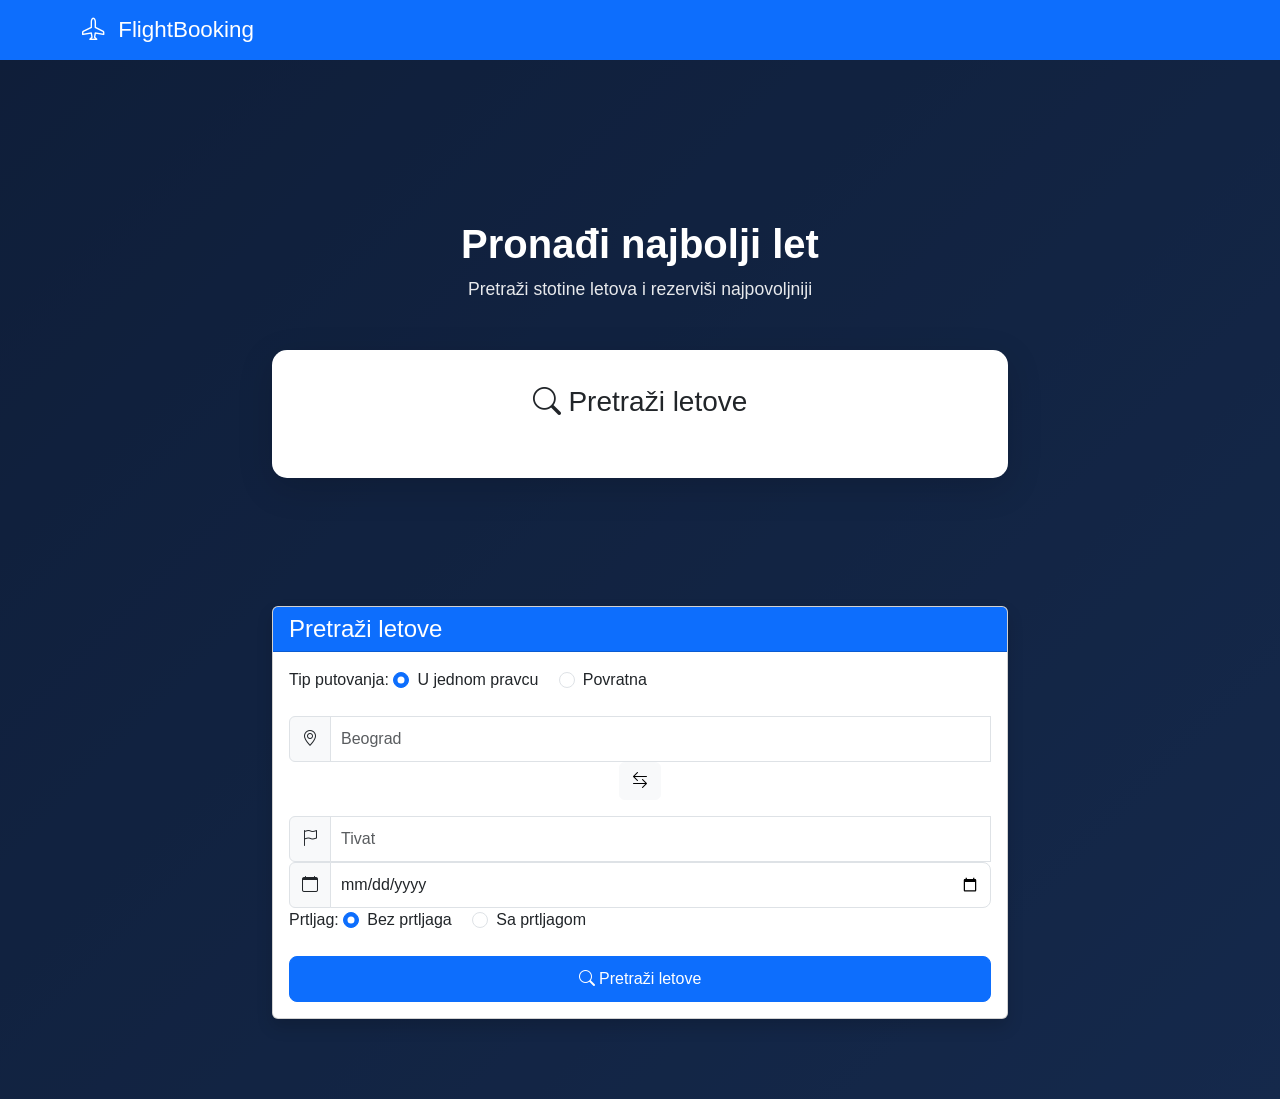
==== frontend/index.html @ 27b9e156 "feat: add utils and views, create index template and styles" ====
<!DOCTYPE html>
<html lang="sr">
<head>
    <meta charset="UTF-8">
    <meta name="viewport" content="width=device-width, initial-scale=1.0">
    <title>Rezervacija Letova - Početna</title>
    <!-- Bootstrap CSS -->
    <link href="https://cdn.jsdelivr.net/npm/bootstrap@5.3.0/dist/css/bootstrap.min.css" rel="stylesheet">
    <!-- Bootstrap Icons -->
    <link rel="stylesheet" href="https://cdn.jsdelivr.net/npm/bootstrap-icons@1.11.0/font/bootstrap-icons.css">
    <!-- Custom CSS -->
    <link rel="stylesheet" href="css/style.css">
</head>
<body>
    <!-- Navigacija -->
    <nav class="navbar navbar-expand-lg navbar-dark bg-primary">
        <div class="container">
            <a class="navbar-brand" href="index.html">
                <i class="bi bi-airplane"></i> FlightBooking
            </a>
        </div>
    </nav>
    <div class="main-content">
        <!-- Hero sekcija -->
        <div class="hero-section">
            <div class="container">
                <div class="row">
                    <div class="col-md-8 mx-auto">
                        
                        <div class="hero-title text-center text-white mb-5">
                            <h1>Pronađi najbolji let</h1>
                            <p>Pretraži stotine letova i rezerviši najpovoljniji</p>
                        </div>

                        <div class="search-card">

                            <h3 class="text-center mb-4">
                                <i class="bi bi-search"></i> Pretraži letove
                            </h3>

                            <form id="flightSearchForm">
                            </form>

                        </div>
                    </div>
                </div>
            </div>
        </div>

        <!-- Glavni sadržaj -->
        <div class="container mt-5">
            <div class="row">
                <div class="col-md-8 mx-auto">
                    <div class="card shadow">
                        <div class="card-header bg-primary text-white">
                            <h4 class="mb-0">Pretraži letove</h4>
                        </div>
                        <div class="card-body">
                            <form id="flightSearchForm">
                                <!-- Tip putovanja -->
                                <div class="mb-3">
                                    <label class="form-label">Tip putovanja:</label>
                                    <div class="form-check form-check-inline">
                                        <input class="form-check-input" type="radio" name="flightType" id="oneWay" value="one-way" checked>
                                        <label class="form-check-label" for="oneWay">U jednom pravcu</label>
                                    </div>
                                    <div class="form-check form-check-inline">
                                        <input class="form-check-input" type="radio" name="flightType" id="return" value="return">
                                        <label class="form-check-label" for="return">Povratna</label>
                                    </div>
                                </div>

                                <div class="row">
                                    <!-- Od -->
                                    <div class="input-group">
                                        <span class="input-group-text">
                                            <i class="bi bi-geo-alt"></i>
                                        </span>
                                        <input type="text" class="form-control" id="fromCity" placeholder="Beograd" required>
                                        <div class="autocomplete-list" id="fromCityList"></div>
                                    </div>
                                    
                                    <!-- Swap dugme -->
                                    <div class="text-center mb-3">
                                        <button type="button" id="swapCities" class="btn btn-light">
                                        <i class="bi bi-arrow-left-right"></i>
                                        </button>
                                    </div>

                                    <!-- Do -->
                                    <div class="input-group">
                                        <span class="input-group-text">
                                            <i class="bi bi-flag"></i>
                                        </span>
                                        <input type="text" class="form-control" id="toCity" placeholder="Tivat" required>
                                        <div class="autocomplete-list" id="fromCityList"></div>
                                    </div>
                                </div>

                                <div class="row">
                                    <!-- Datum polaska -->
                                    <div class="input-group">
                                        <span class="input-group-text">
                                            <i class="bi bi-calendar"></i>
                                        </span>
                                        <input type="date" class="form-control" id="departureDate" required>
                                    </div>
                                    
                                    <!-- Datum povratka (sakriven za one-way) -->
                                    <div class="col-md-6 mb-3" id="returnDateGroup" style="display: none;">
                                        <label for="returnDate" class="form-label">Datum povratka:</label>
                                        <input type="date" class="form-control" id="returnDate">
                                    </div>
                                </div>

                                <!-- Prtljag -->
                                <div class="mb-3">
                                    <label class="form-label">Prtljag:</label>
                                    <div class="form-check form-check-inline">
                                        <input class="form-check-input" type="radio" name="luggage" id="luggageNo" value="false" checked>
                                        <label class="form-check-label" for="luggageNo">Bez prtljaga</label>
                                    </div>
                                    <div class="form-check form-check-inline">
                                        <input class="form-check-input" type="radio" name="luggage" id="luggageYes" value="true">
                                        <label class="form-check-label" for="luggageYes">Sa prtljagom</label>
                                    </div>
                                </div>

                                <!-- Submit dugme -->
                                <button type="submit" class="btn btn-primary w-100">
                                    <i class="bi bi-search"></i> Pretraži letove
                                </button>
                            </form>
                        </div>
                    </div>
                </div>
            </div>
        </div>
    </div>
    <!-- Bootstrap JS -->
    <script src="https://cdn.jsdelivr.net/npm/bootstrap@5.3.0/dist/js/bootstrap.bundle.min.js"></script>
    <!-- Custom JS -->
    <script src="js/app.js"></script>
</body>
</html>
---- frontend/css/style.css ----
/* GENERAL */


body {
    background: linear-gradient(135deg,#1e3c72,#2a5298);
    min-height: 100vh;
    font-family: 'Segoe UI', sans-serif;
}

.main-content{
    padding-top:80px;
    padding-bottom:80px;
    background-image: url("https://images.unsplash.com/photo-1436491865332-7a61a109cc05");
    background-size: cover;
    background-position: center;
    position: relative;
}
/* NAVBAR */

.navbar-custom{
    background: rgba(0,0,0,0.25);
    backdrop-filter: blur(10px);
}

.navbar-brand{
    font-size:1.4rem;
}

.navbar-brand i{
    margin-right:8px;
}


/* HERO */

.hero-section{
    padding-top:80px;
    padding-bottom:80px;
}

.hero-section::before{
    content:"";
    position:absolute;
    top:0;
    left:0;
    width:100%;
    height:100%;
    background:rgba(0,0,0,0.5);
}

.hero-section .container{
    position:relative;
    z-index:2;
}

.hero-title h1{
    font-weight:700;
    font-size:2.5rem;
}

.hero-title p{
    font-size:1.1rem;
    opacity:0.9;
}


/* SEARCH CARD */

.search-card{
    background:white;
    border-radius:15px;
    padding:35px;
    box-shadow:0 10px 35px rgba(0,0,0,0.15);
    animation:fadeIn 0.6s ease;
}


/* INPUTS */

.form-control{
    border-radius:8px;
    padding:10px;
}

.form-control:focus{
    box-shadow:0 0 0 2px rgba(13,110,253,0.2);
}

.autocomplete-list{
    position:absolute;
    background:white;
    border-radius:8px;
    width:100%;
    margin-top:3px;
    box-shadow:0 5px 15px rgba(0,0,0,0.1);
    z-index:1000;
}

.autocomplete-item{
    padding:10px;
    cursor:pointer;
}

.autocomplete-item:hover{
    background:#f1f3f5;
}
/* RADIO */

.form-check-input:checked{
    background-color:#0d6efd;
}


/* BUTTON */

.btn-primary{
    border-radius:8px;
    padding:10px;
    font-weight:500;
    transition:all 0.2s;
}

.btn-primary:hover{
    transform:translateY(-2px);
    box-shadow:0 5px 15px rgba(0,0,0,0.2);
}


/* FLIGHT CARD */

.flight-card{
    border:none;
    border-radius:12px;
    padding:20px;
    margin-bottom:15px;
    background:white;
    box-shadow:0 5px 15px rgba(0,0,0,0.08);
    transition:all 0.2s;
}

.flight-card:hover{
    transform:translateY(-4px);
    box-shadow:0 10px 25px rgba(0,0,0,0.15);
}


.flight-company{
    font-size:1.1rem;
    font-weight:600;
    color:#0d6efd;
}


.flight-time{
    font-size:1.2rem;
    font-weight:500;
}


.flight-price{
    font-size:1.5rem;
    font-weight:700;
    color:#198754;
}


.flight-badge{
    font-size:0.85rem;
    padding:6px 12px;
    border-radius:20px;
}

.skeleton{
    height:80px;
    border-radius:10px;
    margin-bottom:10px;
    background:linear-gradient(
        90deg,
        #eee 25%,
        #f5f5f5 37%,
        #eee 63%
    );
    background-size:400% 100%;
    animation:skeleton-loading 1.4s ease infinite;
}


/* ANIMATION */

@keyframes fadeIn{
    from{
        opacity:0;
        transform:translateY(20px);
    }
    to{
        opacity:1;
        transform:translateY(0);
    }
}


@keyframes skeleton-loading{
0%{background-position:100% 50%;}
100%{background-position:0 50%;}
}

/* MOBILE */

@media (max-width:768px){

.hero-section{
    padding-top:40px;
}

.search-card{
    padding:25px;
}

.flight-time{
    font-size:1rem;
}

.flight-price{
    font-size:1.2rem;
}

}
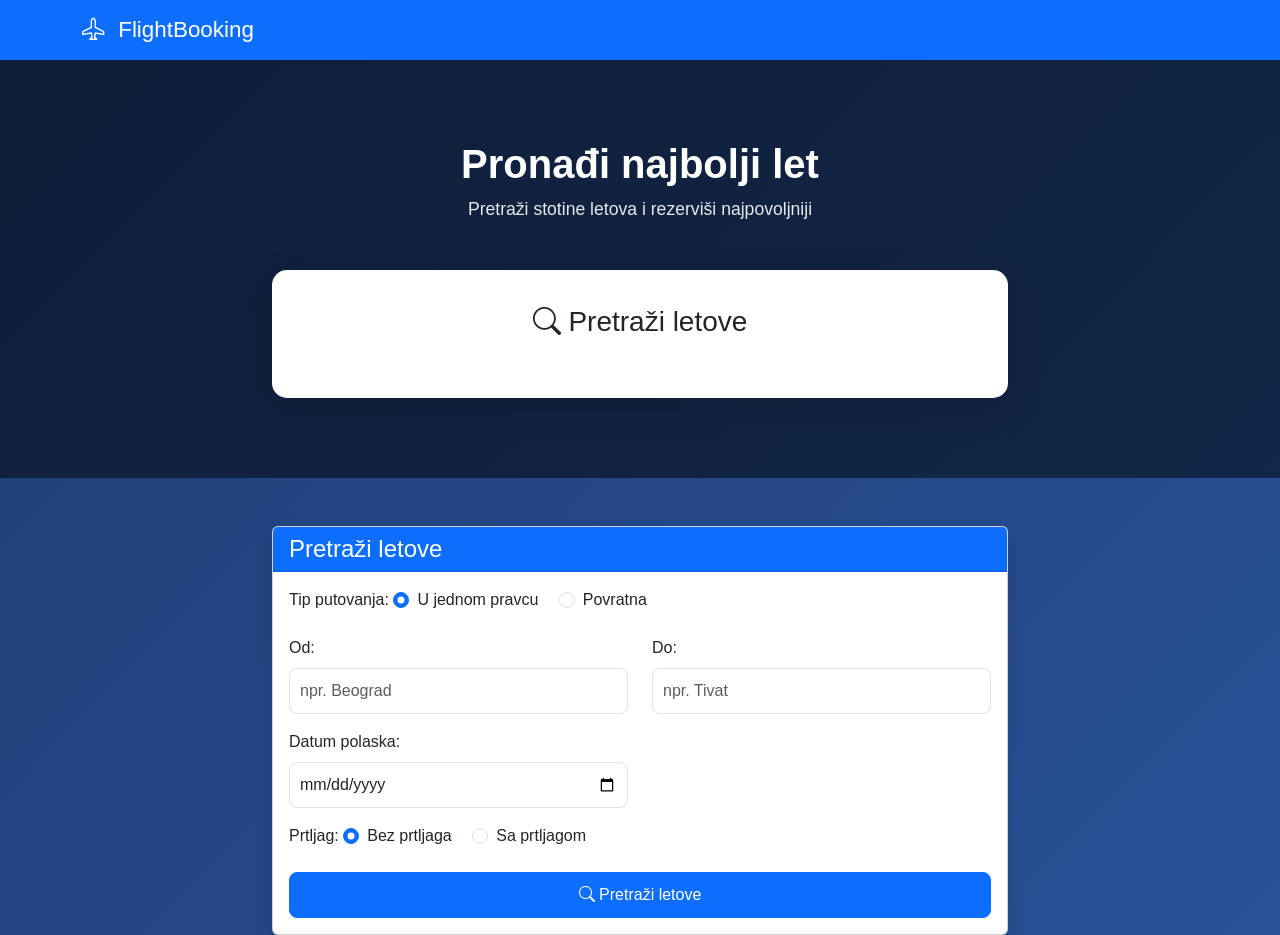
==== commit 386dafc9: "feat: implement frontend for flight search results (HTML, CSS, JS)" ====
--- a/frontend/index.html
+++ b/frontend/index.html
@@ -20,123 +20,111 @@
             </a>
         </div>
     </nav>
-    <div class="main-content">
-        <!-- Hero sekcija -->
-        <div class="hero-section">
-            <div class="container">
-                <div class="row">
-                    <div class="col-md-8 mx-auto">
-                        
-                        <div class="hero-title text-center text-white mb-5">
-                            <h1>Pronađi najbolji let</h1>
-                            <p>Pretraži stotine letova i rezerviši najpovoljniji</p>
-                        </div>
 
-                        <div class="search-card">
+    <!-- Hero sekcija -->
+<div class="hero-section">
+    <div class="container">
+        <div class="row">
+            <div class="col-md-8 mx-auto">
 
-                            <h3 class="text-center mb-4">
-                                <i class="bi bi-search"></i> Pretraži letove
-                            </h3>
+                <div class="hero-title text-center text-white mb-5">
+                    <h1>Pronađi najbolji let</h1>
+                    <p>Pretraži stotine letova i rezerviši najpovoljniji</p>
+                </div>
 
-                            <form id="flightSearchForm">
-                            </form>
+                <div class="search-card">
 
-                        </div>
-                    </div>
+                    <h3 class="text-center mb-4">
+                        <i class="bi bi-search"></i> Pretraži letove
+                    </h3>
+
+                    <form id="flightSearchForm">
+                    
+                    </form>
+
                 </div>
             </div>
         </div>
+    </div>
+</div>
+    <!-- Glavni sadržaj -->
+    <div class="container mt-5">
+        <div class="row">
+            <div class="col-md-8 mx-auto">
+                <div class="card shadow">
+                    <div class="card-header bg-primary text-white">
+                        <h4 class="mb-0">Pretraži letove</h4>
+                    </div>
+                    <div class="card-body">
+                        <form id="flightSearchForm">
+                            <!-- Tip putovanja -->
+                            <div class="mb-3">
+                                <label class="form-label">Tip putovanja:</label>
+                                <div class="form-check form-check-inline">
+                                    <input class="form-check-input" type="radio" name="flightType" id="oneWay" value="one-way" checked>
+                                    <label class="form-check-label" for="oneWay">U jednom pravcu</label>
+                                </div>
+                                <div class="form-check form-check-inline">
+                                    <input class="form-check-input" type="radio" name="flightType" id="return" value="return">
+                                    <label class="form-check-label" for="return">Povratna</label>
+                                </div>
+                            </div>
 
-        <!-- Glavni sadržaj -->
-        <div class="container mt-5">
-            <div class="row">
-                <div class="col-md-8 mx-auto">
-                    <div class="card shadow">
-                        <div class="card-header bg-primary text-white">
-                            <h4 class="mb-0">Pretraži letove</h4>
-                        </div>
-                        <div class="card-body">
-                            <form id="flightSearchForm">
-                                <!-- Tip putovanja -->
-                                <div class="mb-3">
-                                    <label class="form-label">Tip putovanja:</label>
-                                    <div class="form-check form-check-inline">
-                                        <input class="form-check-input" type="radio" name="flightType" id="oneWay" value="one-way" checked>
-                                        <label class="form-check-label" for="oneWay">U jednom pravcu</label>
-                                    </div>
-                                    <div class="form-check form-check-inline">
-                                        <input class="form-check-input" type="radio" name="flightType" id="return" value="return">
-                                        <label class="form-check-label" for="return">Povratna</label>
-                                    </div>
+                            <div class="row">
+                                <!-- Od -->
+                                <div class="col-md-6 mb-3">
+                                    <label for="fromCity" class="form-label">Od:</label>
+                                    <input type="text" class="form-control" id="fromCity" placeholder="npr. Beograd" required>
+                                    <div class="invalid-feedback">Molimo unesite grad polaska.</div>
                                 </div>
 
-                                <div class="row">
-                                    <!-- Od -->
-                                    <div class="input-group">
-                                        <span class="input-group-text">
-                                            <i class="bi bi-geo-alt"></i>
-                                        </span>
-                                        <input type="text" class="form-control" id="fromCity" placeholder="Beograd" required>
-                                        <div class="autocomplete-list" id="fromCityList"></div>
-                                    </div>
-                                    
-                                    <!-- Swap dugme -->
-                                    <div class="text-center mb-3">
-                                        <button type="button" id="swapCities" class="btn btn-light">
-                                        <i class="bi bi-arrow-left-right"></i>
-                                        </button>
-                                    </div>
+                                <!-- Do -->
+                                <div class="col-md-6 mb-3">
+                                    <label for="toCity" class="form-label">Do:</label>
+                                    <input type="text" class="form-control" id="toCity" placeholder="npr. Tivat" required>
+                                    <div class="invalid-feedback">Molimo unesite grad dolaska.</div>
+                                </div>
+                            </div>
 
-                                    <!-- Do -->
-                                    <div class="input-group">
-                                        <span class="input-group-text">
-                                            <i class="bi bi-flag"></i>
-                                        </span>
-                                        <input type="text" class="form-control" id="toCity" placeholder="Tivat" required>
-                                        <div class="autocomplete-list" id="fromCityList"></div>
-                                    </div>
+                            <div class="row">
+                                <!-- Datum polaska -->
+                                <div class="col-md-6 mb-3">
+                                    <label for="departureDate" class="form-label">Datum polaska:</label>
+                                    <input type="date" class="form-control" id="departureDate" required>
+                                    <div class="invalid-feedback">Molimo izaberite datum polaska.</div>
                                 </div>
+                                
+                                <!-- Datum povratka (sakriven za one-way) -->
+                                <div class="col-md-6 mb-3" id="returnDateGroup" style="display: none;">
+                                    <label for="returnDate" class="form-label">Datum povratka:</label>
+                                    <input type="date" class="form-control" id="returnDate">
+                                </div>
+                            </div>
 
-                                <div class="row">
-                                    <!-- Datum polaska -->
-                                    <div class="input-group">
-                                        <span class="input-group-text">
-                                            <i class="bi bi-calendar"></i>
-                                        </span>
-                                        <input type="date" class="form-control" id="departureDate" required>
-                                    </div>
-                                    
-                                    <!-- Datum povratka (sakriven za one-way) -->
-                                    <div class="col-md-6 mb-3" id="returnDateGroup" style="display: none;">
-                                        <label for="returnDate" class="form-label">Datum povratka:</label>
-                                        <input type="date" class="form-control" id="returnDate">
-                                    </div>
+                            <!-- Prtljag -->
+                            <div class="mb-3">
+                                <label class="form-label">Prtljag:</label>
+                                <div class="form-check form-check-inline">
+                                    <input class="form-check-input" type="radio" name="luggage" id="luggageNo" value="false" checked>
+                                    <label class="form-check-label" for="luggageNo">Bez prtljaga</label>
                                 </div>
+                                <div class="form-check form-check-inline">
+                                    <input class="form-check-input" type="radio" name="luggage" id="luggageYes" value="true">
+                                    <label class="form-check-label" for="luggageYes">Sa prtljagom</label>
+                                </div>
+                            </div>
 
-                                <!-- Prtljag -->
-                                <div class="mb-3">
-                                    <label class="form-label">Prtljag:</label>
-                                    <div class="form-check form-check-inline">
-                                        <input class="form-check-input" type="radio" name="luggage" id="luggageNo" value="false" checked>
-                                        <label class="form-check-label" for="luggageNo">Bez prtljaga</label>
-                                    </div>
-                                    <div class="form-check form-check-inline">
-                                        <input class="form-check-input" type="radio" name="luggage" id="luggageYes" value="true">
-                                        <label class="form-check-label" for="luggageYes">Sa prtljagom</label>
-                                    </div>
-                                </div>
-
-                                <!-- Submit dugme -->
-                                <button type="submit" class="btn btn-primary w-100">
-                                    <i class="bi bi-search"></i> Pretraži letove
-                                </button>
-                            </form>
-                        </div>
+                            <!-- Submit dugme -->
+                            <button type="submit" class="btn btn-primary w-100">
+                                <i class="bi bi-search"></i> Pretraži letove
+                            </button>
+                        </form>
                     </div>
                 </div>
             </div>
         </div>
     </div>
+
     <!-- Bootstrap JS -->
     <script src="https://cdn.jsdelivr.net/npm/bootstrap@5.3.0/dist/js/bootstrap.bundle.min.js"></script>
     <!-- Custom JS -->
--- a/frontend/css/style.css
+++ b/frontend/css/style.css
@@ -7,35 +7,32 @@
     font-family: 'Segoe UI', sans-serif;
 }
 
-.main-content{
+
+/* NAVBAR */
+
+.navbar-custom{
+    background: rgba(0,0,0,0.25);
+    backdrop-filter: blur(10px);
+}
+
+.navbar-brand{
+    font-size:1.4rem;
+}
+
+.navbar-brand i{
+    margin-right:8px;
+}
+
+
+/* HERO */
+
+.hero-section{
     padding-top:80px;
     padding-bottom:80px;
     background-image: url("https://images.unsplash.com/photo-1436491865332-7a61a109cc05");
     background-size: cover;
     background-position: center;
     position: relative;
-}
-/* NAVBAR */
-
-.navbar-custom{
-    background: rgba(0,0,0,0.25);
-    backdrop-filter: blur(10px);
-}
-
-.navbar-brand{
-    font-size:1.4rem;
-}
-
-.navbar-brand i{
-    margin-right:8px;
-}
-
-
-/* HERO */
-
-.hero-section{
-    padding-top:80px;
-    padding-bottom:80px;
 }
 
 .hero-section::before{
